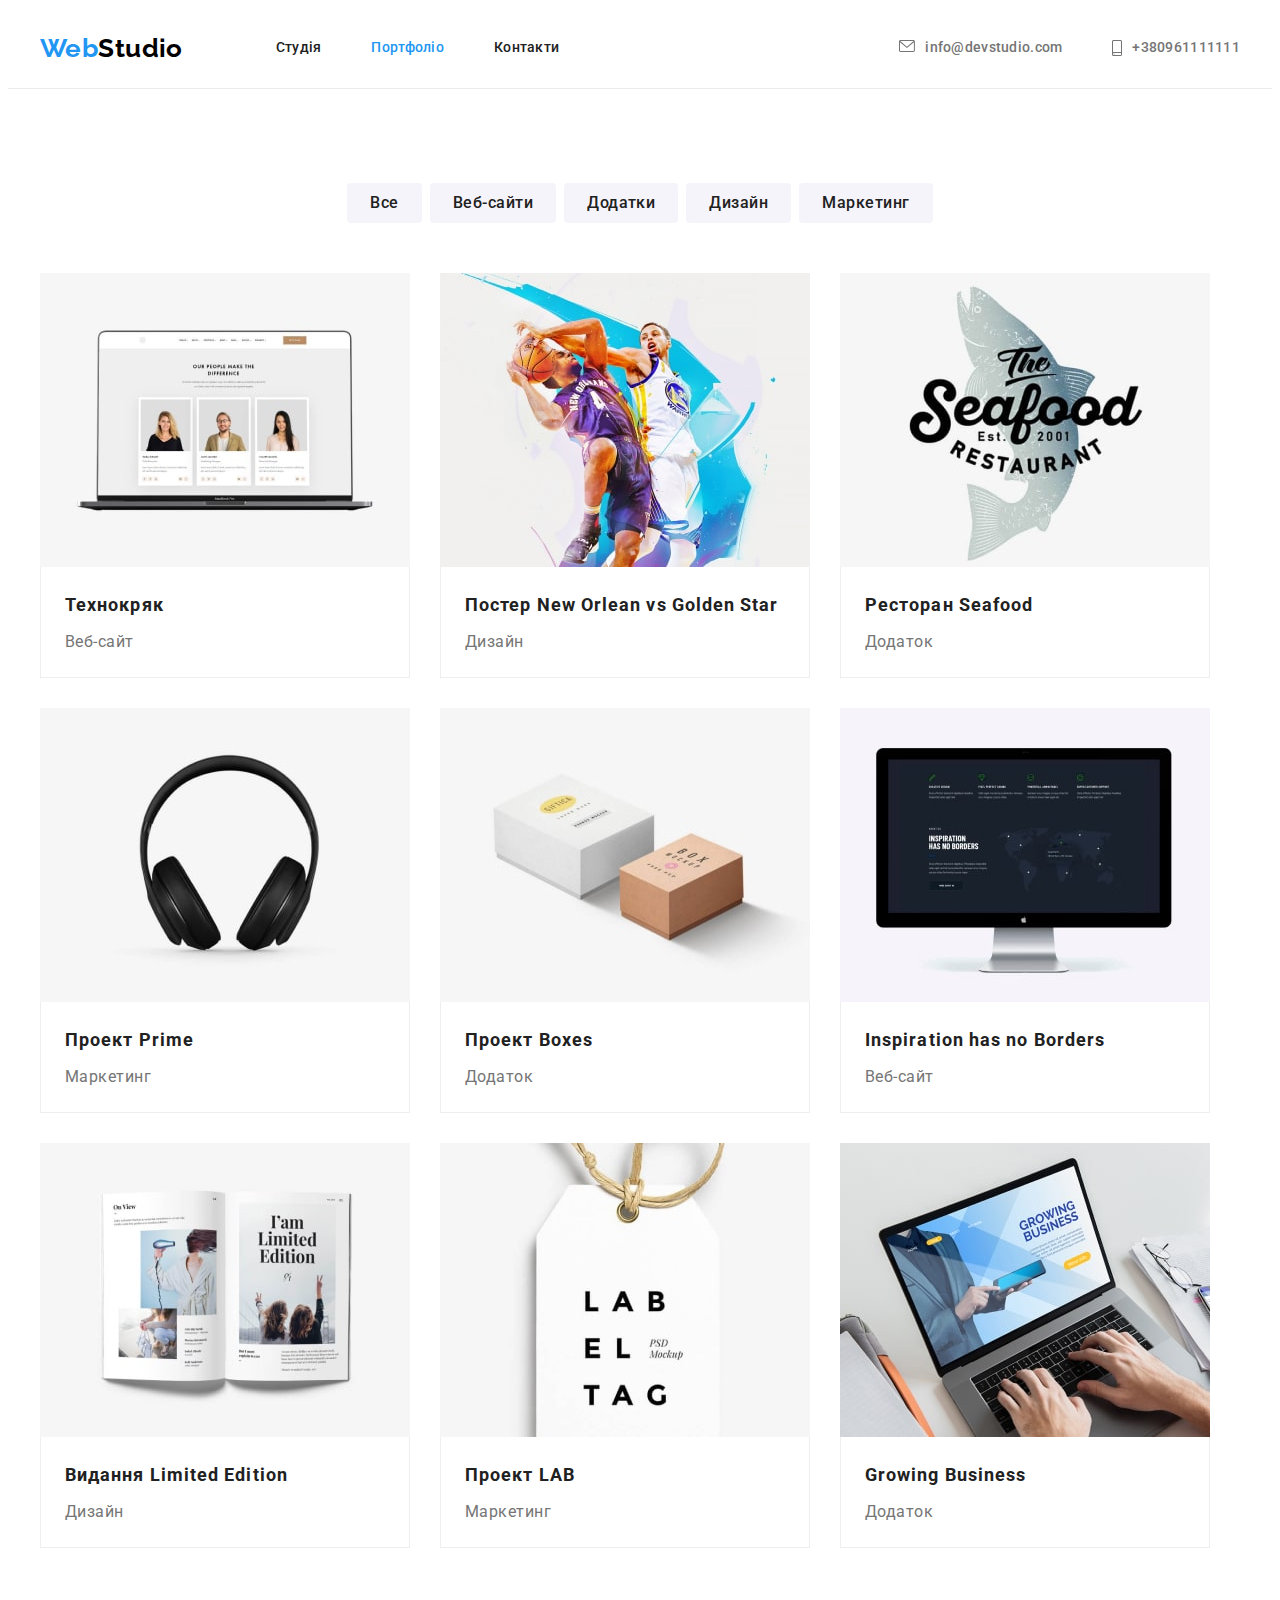
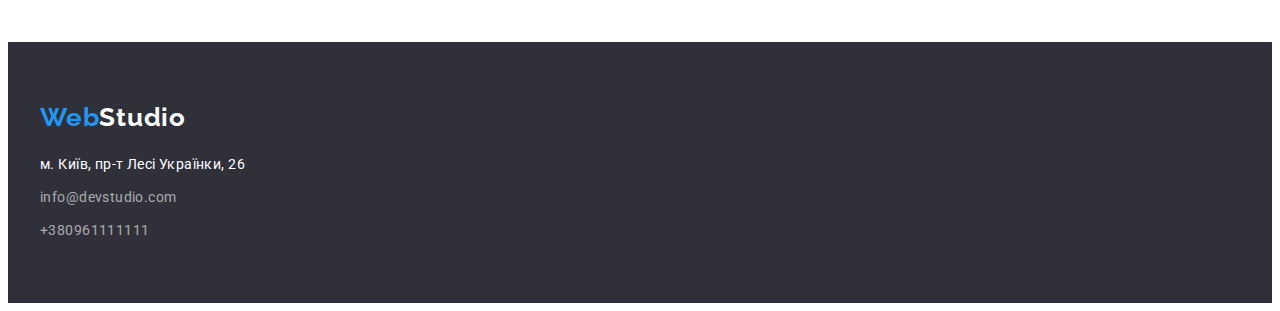
==== portfolio.html @ ad127df2 "половинка" ====
<!DOCTYPE html>
<html lang="uk">
  <head>
    <meta charset="UTF-8" />
    <meta http-equiv="X-UA-Compatible" content="IE=edge" />
    <meta name="viewport" content="width=device-width, initial-scale=1.0" />
    <title>Web Studio</title>
    <link rel="preconnect" href="https://fonts.googleapis.com" />
    <link rel="preconnect" href="https://fonts.gstatic.com" crossorigin />
    <link
      href="https://fonts.googleapis.com/css2?family=Raleway:wght@700&family=Roboto:wght@400;500;700;900&display=swap"
      rel="stylesheet"
    />
    <link
      rel="stylesheet"
      href="https://cdnjs.cloudflare.com/ajax/libs/modern-normalize/1.1.0/modern-normalize.min.css"
      integrity="sha512-wpPYUAdjBVSE4KJnH1VR1HeZfpl1ub8YT/NKx4PuQ5NmX2tKuGu6U/JRp5y+Y8XG2tV+wKQpNHVUX03MfMFn9Q=="
      crossorigin="anonymous"
      referrerpolicy="no-referrer"
    />
    <link rel="stylesheet" href="./css/styles.css" />
  </head>
  <body>
    <!-- Header -->
    <header class="header">
      <div class="container main-nav">
        <nav class="main-nav">
          <a href="./index.html" class="header-logo link">
            <span class="logo-accent">Web</span>Studio</a
          >
          <ul class="site-nav list">
            <li class="item">
              <a href="./index.html" class="header-link link">Студія</a>
            </li>
            <li class="item">
              <a href="./portfolio.html" class="header-link current link"
                >Портфоліо</a
              >
            </li>
            <li class="item">
              <a href="" class="header-link link">Контакти</a>
            </li>
          </ul>
        </nav>
         <ul class="contacts list">
          <li class="contact-item">
            <a href="mailto:info@devstudio.com" class="contact-link link"
              >
              <svg class="contacts-icon" width="16" height="12">
                <use href="./images/icons.svg#icon-envelopehover"></use>
              </svg>
              <div>info@devstudio.com</div> 
            </a>
          </li>
          <li class="contact-item">
            <a href="tel:+380961111111" class="contact-link link">
              <svg class="contacts-icon" width="10" height="16">
                <use href="./images/icons.svg#icon-smartphone"></use>
              </svg>
              <div>+380961111111</div></a>
          </li>
        </ul>
      </div>
    </header>

    <main>
      <section class="portfolio-section">
        <div class="container">
          <h1 class="visually-hidden">Приклади наших робіт</h1>
          <ul class="button-items list">
            <li class="item">
              <button type="button" class="button-filter">Все</button>
            </li>
            <li class="item">
              <button type="button" class="button-filter">Веб-сайти</button>
            </li>
            <li class="item">
              <button type="button" class="button-filter">Додатки</button>
            </li>
            <li class="item">
              <button type="button" class="button-filter">Дизайн</button>
            </li>
            <li class="item">
              <button type="button" class="button-filter">Маркетинг</button>
            </li>
          </ul>
          <ul class="portfolio-items list">
            <li class="example">
              <img src="./images/project1.jpg" alt="foto-project" width="370" />
              <div class="description">
                <h2>Технокряк</h2>
                <p>Веб-сайт</p>
              </div>
            </li>
            <li class="example">
              <img src="./images/project2.jpg" alt="foto-project" width="370" />
              <div class="description">
                <h2>Постер New Orlean vs Golden Star</h2>
                <p>Дизайн</p>
              </div>
            </li>
            <li class="example">
              <img src="./images/project3.jpg" alt="foto-project" width="370" />
              <div class="description">
                <h2>Ресторан Seafood</h2>
                <p>Додаток</p>
              </div>
            </li>
            <li class="example">
              <img src="./images/project4.jpg" alt="foto-project" width="370" />
              <div class="description">
                <h2>Проект Prime</h2>
                <p>Маркетинг</p>
              </div>
            </li>
            <li class="example">
              <img src="./images/project5.jpg" alt="foto-project" width="370" />
              <div class="description">
                <h2>Проект Boxes</h2>
                <p>Додаток</p>
              </div>
            </li>
            <li class="example">
              <img src="./images/project6.jpg" alt="foto-project" width="370" />
              <div class="description">
                <h2>Inspiration has no Borders</h2>
                <p>Веб-сайт</p>
              </div>
            </li>
            <li class="example">
              <img src="./images/project7.jpg" alt="foto-project" width="370" />
              <div class="description">
                <h2>Видання Limited Edition</h2>
                <p>Дизайн</p>
              </div>
            </li>
            <li class="example">
              <img src="./images/project8.jpg" alt="foto-project" width="370" />
              <div class="description">
                <h2>Проект LAB</h2>
                <p>Маркетинг</p>
              </div>
            </li>
            <li class="example">
              <img src="./images/project9.jpg" alt="foto-project" width="370" />
              <div class="description">
                <h2>Growing Business</h2>
                <p>Додаток</p>
              </div>
            </li>
          </ul>
        </div>
      </section>
    </main>

    <!-- FOOTER -->
    <footer class="footer">
      <div class="container">
        <a href="./index.html" class="footer-logo link">
          <span class="logo-accent">Web</span>Studio</a
        >
        <address>
          <ul class="address-item list">
            <li class="item">
              <a
                href="https://goo.gl/maps/reQ4tr1Y8sRU6kU5A"
                target="_blank"
                rel="noopener nofollow"
                class="address link"
                >м. Київ, пр-т Лесі Українки, 26</a
              >
            </li>
            <li class="item">
              <a href="mailto:info@devstudio.com" class="contact link"
                >info@devstudio.com</a
              >
            </li>
            <li class="item">
              <a href="tel:+380961111111" class="contact link">+380961111111</a>
            </li>
          </ul>
        </address>
      </div>
    </footer>
  </body>
</html>
---- css/styles.css ----
:root {
  --primary-text-color: #757575;
  --logo-color: #000000;
  --title-text-color: #212121;
  --accent-color: #2196f3;
  --primary-white-color: #ffffff;
  --hero-bg-color: #2f303a;
  --section-bg: #f5f4fa;
  --border-color: #eeeeee;
  --line-color: #ececec;
  --grey: #AFB1B8;
}
body {
  color: var(--primary-text-color);
  background-color: var(--primary-white-color);
  font-family: "Roboto", sans-serif;
  font-size: 14px;
  letter-spacing: 0.03em;
}
h1, h2, h3, h4, h5, h6, p {
  margin: 0;
} 

img {
  display: block;
  max-width: 100%;
  height: auto;
}
button {
  display: block;
  margin: 0 auto;
  cursor: pointer;
   border-radius: 4px;
  border: none;
}
.section {
  padding-top: 94px;
  padding-bottom: 94px;
}
.container {
  width: 1200px;
  margin: 0 auto;
  padding: 0 15px;
}

.visually-hidden {
  position: absolute;
  width: 1px;
  height: 1px;
  margin: -1px;
  border: 0;
  padding: 0;

  white-space: nowrap;
  clip-path: inset(100%);
  clip: rect(0 0 0 0);
  overflow: hidden;
}
.list {
  list-style: none;
  margin: 0;
  padding: 0;
}
.link {
  text-decoration: none;
}

/* Header */
.header {
  border-bottom: 1px solid var(--line-color);
}
.main-nav {
  display: flex;
  align-items: center;
}

.header-logo {
  margin-right: 93px;
  padding-top: 24px;
  padding-bottom: 24px;
  color: var(--logo-color);
  font-family: Raleway, sans-serif;
  font-weight: 700;
  font-size: 26px;
  line-height: 1.19;
}
.logo-accent {
  color: var(--accent-color);
}
.header-link {
  font-weight: 500;
  font-size: 14px;
  line-height: 1.14;
  letter-spacing: 0.02em;
}
.site-nav {
  display: flex;
}
.site-nav .item:not(:last-child) {
  margin-right: 50px;
}

.site-nav .header-link:hover,
.site-nav .header-link:focus {
  color: var(--accent-color);
}
.site-nav .header-link {
  display: block;
  padding-top: 32px;
  padding-bottom: 32px;
  color: var(--title-text-color);
}
.site-nav .header-link.current {
  color: var(--accent-color);
}
.contacts {
  display: flex;
  margin-left: auto;
}
.contact-link {
font-weight: 500;
  font-size: 14px;
  line-height: 1.14;
  letter-spacing: 0.02em;
  color: var(--primary-text-color);
}

.contacts .contact-link {
  display: flex;
  padding-top: 32px;
  padding-bottom: 32px;
}
.contacts .contact-item + .contact-item {
  margin-left: 50px;
}

.contact-link:hover,
.contact-link:focus {
  color: var(--accent-color);
}

.contacts-icon {
margin-right: 10px;
fill: currentColor;
}

/* hero */
.hero {
background-color: var(--hero-bg-color);
  background-image: linear-gradient(rgba(47, 48, 58, 0.4), rgba(47, 48, 58, 0.4)), url(../images/hero-bg.jpg);
  background-repeat: no-repeat;
  background-position: center;
  background-size: cover;
  max-width: 1600px;
  text-align: center;
  padding: 200px 0;
  margin: 0 auto;
}
.hero-title {
  margin-left: auto;
  margin-right: auto;
  margin-bottom: 30px;
  max-width: 696px;
  color: var(--primary-white-color);
  font-weight: 900;
  font-size: 44px;
  line-height: 1.36;
  letter-spacing: 0.06em;
  text-transform: uppercase;
}
/* button */
.button {
    padding: 10px 32px;
  box-shadow: 0px 4px 4px rgba(0, 0, 0, 0.15);
  min-width: 200px;
  color: var(--primary-white-color);
  background-color: var(--accent-color);
  font-family: "Roboto";
  font-weight: 700;
  font-size: 16px;
  line-height: 1.88;
  align-items: center;
  letter-spacing: 0.06em;
}
/* Переваги */

.feature-items {
  display: flex;
}
.feature-items .feature-item:not(:last-child) {
  margin-right: 30px;
}
.feature-icons {
  width: auto;
  height: 120px;
  background-color: var(--section-bg);
  display: flex;
  justify-content: center;
  align-items: center;
  margin-bottom: 30px;
}

.feature-title {
  margin-top: 0;
  margin-bottom: 10px;
  color: var(--title-text-color);
  font-size: 14px;
  line-height: 1.14;
  letter-spacing: 0.03em;
  text-transform: uppercase;
}
.feature-text {
  margin: 0;
  font-weight: 400;
  font-size: 14px;
  line-height: 1.71;
  letter-spacing: 0.03em;
}
/* Чем мы занимаемся */
.work {
  padding-top: 0;
}
.work-item {
  display: flex;
  justify-content: space-between;
}
.work-title {
  margin-top: 0;
  margin-bottom: 50px;
  color: var(--title-text-color);
  font-size: 36px;
  line-height: 1.17;
  text-align: center;
  letter-spacing: 0.03em;
}

/* Наша команда */
.team {
  background-color: #f5f4fa;
}
.item-border {
  box-shadow: 0px 1px 3px rgba(0, 0, 0, 0.12), 0px 1px 1px rgba(0, 0, 0, 0.14),
    0px 2px 1px rgba(0, 0, 0, 0.2);
  border-radius: 0px 0px 4px 4px;
  background-color: var(--primary-white-color);
}

.team-item {
  display: flex;
  justify-content: space-between;
}
.title-text {
  padding-top: 30px;
  padding-bottom: 30px;
}
.team-item .title {
  margin-top: 0;
  margin-bottom: 10px;
  color: var(--title-text-color);
  font-weight: 500;
  font-size: 16px;
  line-height: 1.19;
  text-align: center;
  letter-spacing: 0.03em;
}
.team-item .text {
  margin: 0;
  font-weight: 400;
  font-size: 16px;
  line-height: 1.19;
  text-align: center;
  letter-spacing: 0.03em;
  margin-bottom: 16px;
}
.team-soc {
display: flex;
justify-content: center;
gap: 10px;
}
.team-soc-link {
  width: 44px;
  height: 44px;
  border-radius: 50%;
  display: flex;
  align-items: center;
  justify-content: center;
}
.team-soc-icon {
  fill: var(--grey);
}
.team-soc-link:hover,
.team-soc-link:focus {
  background-color: var(--accent-color);
}
.team-soc-link:hover .team-soc-icon,
.team-soc-link:focus .team-soc-icon {
fill: var(--primary-white-color);
}
/* Постійні клієнти */
.clients-title {
margin-bottom: 50px;
  color: var(--title-text-color);
  font-size: 36px;
  line-height: 1.17;
  text-align: center;
  letter-spacing: 0.03em;
}
.clients-list {
  display: flex;
  align-items: center;
  justify-content: space-between;
}
.client-item {
 
}
.client-link {
   width: 170px;
  height: 92px;
  border: 1px solid var(--grey);
  border-radius: 4px;
  display: flex;
  align-items: center;
  justify-content: center;
}
.client-logo {
  fill: var(--grey);
}

/* FOOTER */
.footer {
  padding-top: 60px;
  padding-bottom: 60px;
  background-color: var(--hero-bg-color);
}
.footer-logo {
  margin-bottom: 20px;
  display: block;
  color: var(--primary-white-color);
  font-family: "Raleway", sans-serif;
  font-weight: 700;
  font-size: 26px;
  line-height: 1.19;
  letter-spacing: 0.03em;
}
.address-item {
  font-style: normal;
  font-weight: 400;
  font-size: 14px;
  line-height: 1.71;
  letter-spacing: 0.03em;
}
.address-item .address {
  color: var(--primary-white-color);
}
.address-item .contact {
  color: rgba(255, 255, 255, 0.6);
}
.address-item .contact:hover,
.address-item .contact:focus {
  color: var(--accent-color);
}
.address-item .item:not(:last-child) {
  margin-bottom: 9px;
}
/*-------------- Page Portfolio ------------------- */

.button-items {
  display: flex;
  justify-content: center;
  margin-bottom: 50px;
}
.button-items .item:not(:last-child) {
margin-right: 8px;
}
.button-filter {
  padding: 6px 22px;
  border-radius: 4px;
  border: 1px solid transparent;
  cursor: pointer;
  color: var(--title-text-color);
  background-color: var(--section-bg);
  font-family: "Roboto";
  font-weight: 500;
  font-size: 16px;
  line-height: 1.62;
  text-align: center;
  letter-spacing: 0.03em;
}
.button-filter:hover {
  background-color: var(--accent-color);
  color: var(--primary-white-color);
}
.portfolio-section {
  padding-top: 94px;
  padding-bottom: 94px;
}
.portfolio-items {
  display: flex;
  flex-wrap: wrap;
  gap: 30px;
}
.portfolio-section h2 {
  margin-bottom: 4px;
  color: var(--title-text-color);
  font-size: 18px;
  line-height: 2;
  letter-spacing: 0.06em;
}
.portfolio-section p {
  font-weight: 400;
  font-size: 16px;
  line-height: 1.88;
  letter-spacing: 0.03em;
}

.description {
  padding: 20px 24px;
  border: 1px solid var(--border-color);
  border-top: none;
}
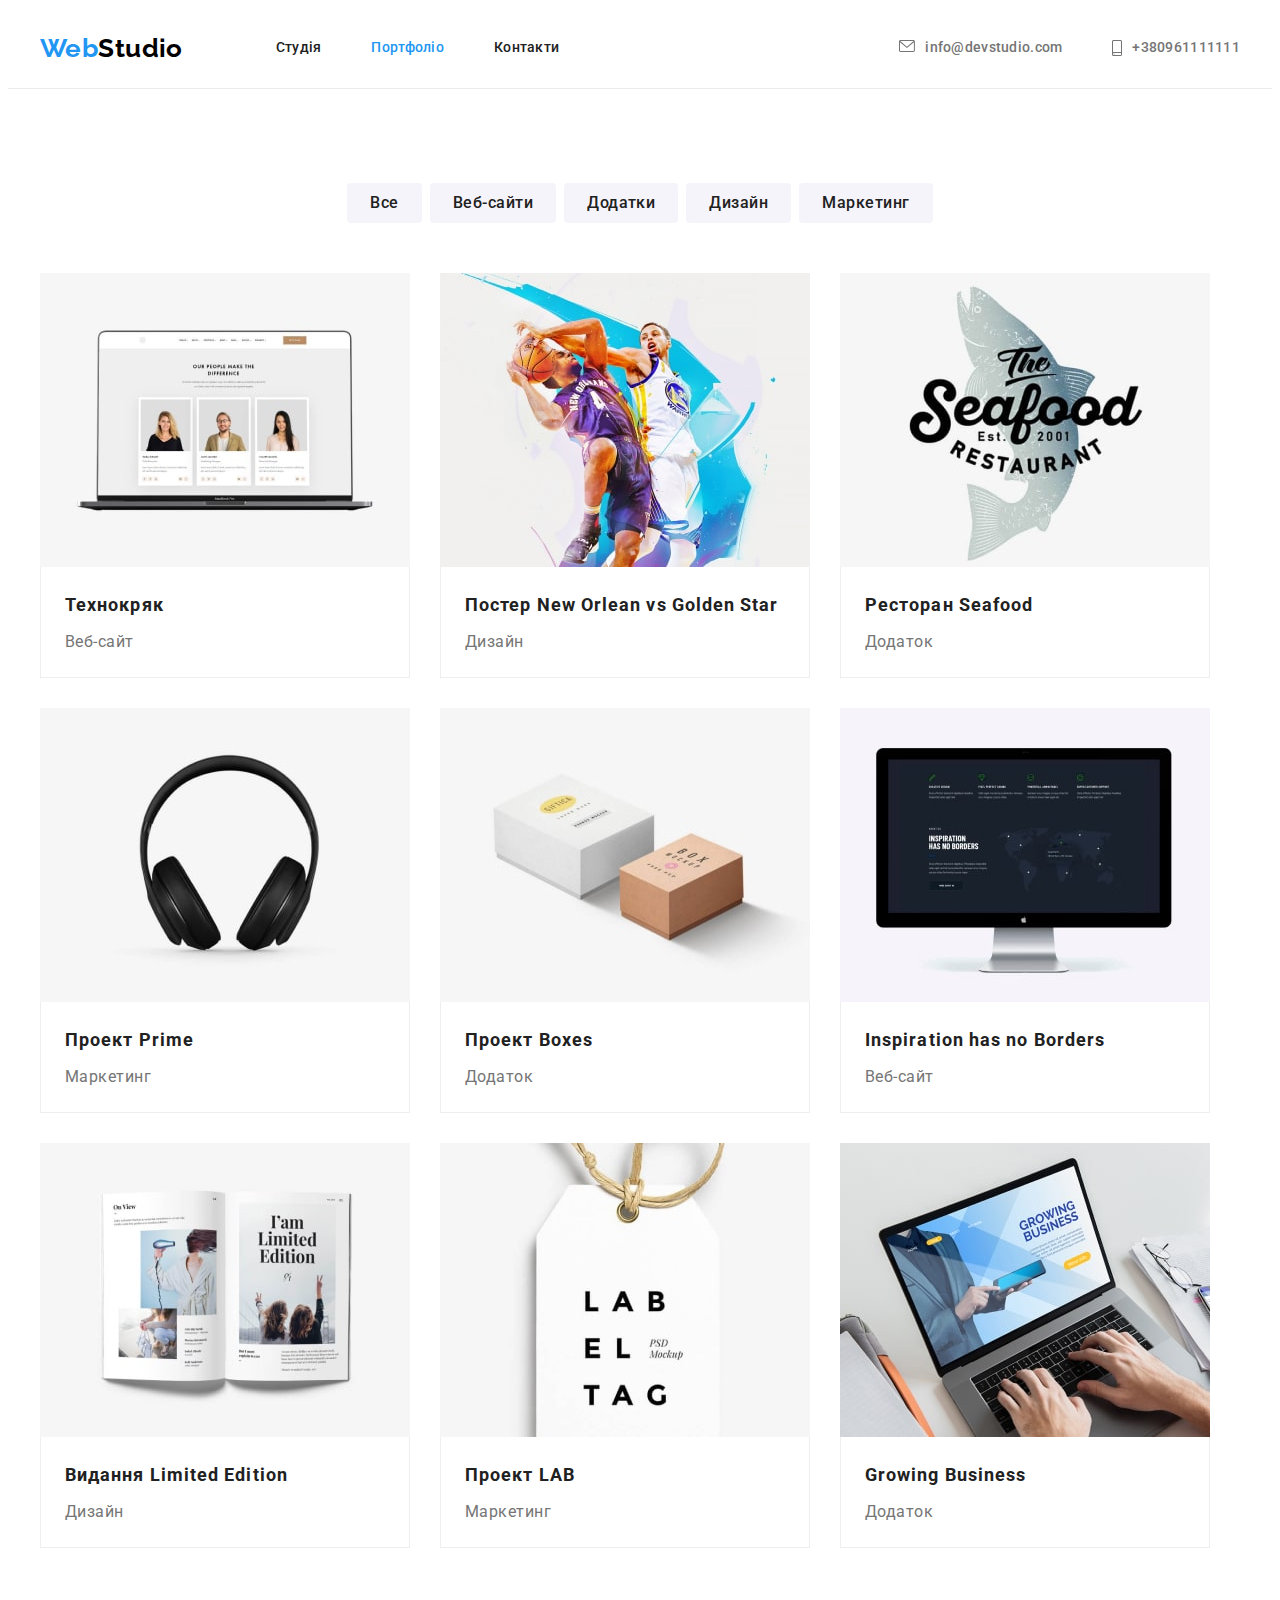
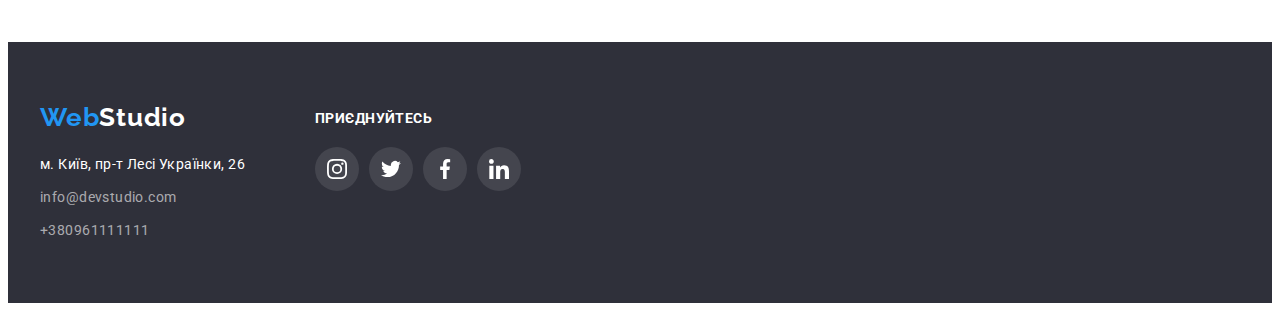
==== commit 4a59138d: "hw4" ====
--- a/portfolio.html
+++ b/portfolio.html
@@ -42,14 +42,13 @@
             </li>
           </ul>
         </nav>
-         <ul class="contacts list">
+        <ul class="contacts list">
           <li class="contact-item">
-            <a href="mailto:info@devstudio.com" class="contact-link link"
-              >
+            <a href="mailto:info@devstudio.com" class="contact-link link">
               <svg class="contacts-icon" width="16" height="12">
                 <use href="./images/icons.svg#icon-envelopehover"></use>
               </svg>
-              <div>info@devstudio.com</div> 
+              <div>info@devstudio.com</div>
             </a>
           </li>
           <li class="contact-item">
@@ -57,7 +56,8 @@
               <svg class="contacts-icon" width="10" height="16">
                 <use href="./images/icons.svg#icon-smartphone"></use>
               </svg>
-              <div>+380961111111</div></a>
+              <div>+380961111111</div></a
+            >
           </li>
         </ul>
       </div>
@@ -155,31 +155,69 @@
 
     <!-- FOOTER -->
     <footer class="footer">
-      <div class="container">
-        <a href="./index.html" class="footer-logo link">
-          <span class="logo-accent">Web</span>Studio</a
-        >
-        <address>
-          <ul class="address-item list">
-            <li class="item">
-              <a
-                href="https://goo.gl/maps/reQ4tr1Y8sRU6kU5A"
-                target="_blank"
-                rel="noopener nofollow"
-                class="address link"
-                >м. Київ, пр-т Лесі Українки, 26</a
-              >
-            </li>
-            <li class="item">
-              <a href="mailto:info@devstudio.com" class="contact link"
-                >info@devstudio.com</a
-              >
-            </li>
-            <li class="item">
-              <a href="tel:+380961111111" class="contact link">+380961111111</a>
-            </li>
-          </ul>
-        </address>
+      <div class="container connect-box">
+        <div class="address-box">
+          <a href="./index.html" class="footer-logo link">
+            <span class="logo-accent">Web</span>Studio</a
+          >
+          <address>
+            <ul class="address-item list">
+              <li class="item">
+                <a
+                  href="https://goo.gl/maps/reQ4tr1Y8sRU6kU5A"
+                  target="_blank"
+                  rel="noopener nofollow"
+                  class="address link"
+                  >м. Київ, пр-т Лесі Українки, 26</a
+                >
+              </li>
+              <li class="item">
+                <a href="mailto:info@devstudio.com" class="contact link"
+                  >info@devstudio.com</a
+                >
+              </li>
+              <li class="item">
+                <a href="tel:+380961111111" class="contact link"
+                  >+380961111111</a
+                >
+              </li>
+            </ul>
+          </address>
+        </div>
+
+        <div class="connect">
+          <h3 class="connect-title">приєднуйтесь</h3>
+          <ul class="connect-list list">
+            <li class="connect-item">
+              <a href="" class="connect-link link">
+                <svg class="connect-icons" width="20" height="20">
+                  <use href="./images/icons.svg#icon-instagram"></use>
+                </svg>
+              </a>
+            </li>
+            <li class="connect-item">
+              <a href="" class="connect-link link">
+                <svg class="connect-icons" width="20" height="20">
+                  <use href="./images/icons.svg#icon-twitter"></use>
+                </svg>
+              </a>
+            </li>
+            <li class="connect-item">
+              <a href="" class="connect-link link">
+                <svg class="connect-icons" width="20" height="20">
+                  <use href="./images/icons.svg#icon-facebook"></use>
+                </svg>
+              </a>
+            </li>
+            <li class="connect-item">
+              <a href="" class="connect-link link">
+                <svg class="connect-icons" width="20" height="20">
+                  <use href="./images/icons.svg#icon-linkedin"></use>
+                </svg>
+              </a>
+            </li>
+          </ul>
+        </div>
       </div>
     </footer>
   </body>
--- a/css/styles.css
+++ b/css/styles.css
@@ -8,7 +8,7 @@
   --section-bg: #f5f4fa;
   --border-color: #eeeeee;
   --line-color: #ececec;
-  --grey: #AFB1B8;
+  --grey: #afb1b8;
 }
 body {
   color: var(--primary-text-color);
@@ -17,9 +17,15 @@
   font-size: 14px;
   letter-spacing: 0.03em;
 }
-h1, h2, h3, h4, h5, h6, p {
+h1,
+h2,
+h3,
+h4,
+h5,
+h6,
+p {
   margin: 0;
-} 
+}
 
 img {
   display: block;
@@ -30,7 +36,7 @@
   display: block;
   margin: 0 auto;
   cursor: pointer;
-   border-radius: 4px;
+  border-radius: 4px;
   border: none;
 }
 .section {
@@ -118,7 +124,7 @@
   margin-left: auto;
 }
 .contact-link {
-font-weight: 500;
+  font-weight: 500;
   font-size: 14px;
   line-height: 1.14;
   letter-spacing: 0.02em;
@@ -140,14 +146,18 @@
 }
 
 .contacts-icon {
-margin-right: 10px;
-fill: currentColor;
+  margin-right: 10px;
+  fill: currentColor;
 }
 
 /* hero */
 .hero {
-background-color: var(--hero-bg-color);
-  background-image: linear-gradient(rgba(47, 48, 58, 0.4), rgba(47, 48, 58, 0.4)), url(../images/hero-bg.jpg);
+  background-color: var(--hero-bg-color);
+  background-image: linear-gradient(
+      rgba(47, 48, 58, 0.4),
+      rgba(47, 48, 58, 0.4)
+    ),
+    url(../images/hero-bg.jpg);
   background-repeat: no-repeat;
   background-position: center;
   background-size: cover;
@@ -170,7 +180,7 @@
 }
 /* button */
 .button {
-    padding: 10px 32px;
+  padding: 10px 32px;
   box-shadow: 0px 4px 4px rgba(0, 0, 0, 0.15);
   min-width: 200px;
   color: var(--primary-white-color);
@@ -273,9 +283,9 @@
   margin-bottom: 16px;
 }
 .team-soc {
-display: flex;
-justify-content: center;
-gap: 10px;
+  display: flex;
+  justify-content: center;
+  gap: 10px;
 }
 .team-soc-link {
   width: 44px;
@@ -294,11 +304,11 @@
 }
 .team-soc-link:hover .team-soc-icon,
 .team-soc-link:focus .team-soc-icon {
-fill: var(--primary-white-color);
+  fill: var(--primary-white-color);
 }
 /* Постійні клієнти */
 .clients-title {
-margin-bottom: 50px;
+  margin-bottom: 50px;
   color: var(--title-text-color);
   font-size: 36px;
   line-height: 1.17;
@@ -310,11 +320,9 @@
   align-items: center;
   justify-content: space-between;
 }
-.client-item {
- 
-}
+
 .client-link {
-   width: 170px;
+  width: 170px;
   height: 92px;
   border: 1px solid var(--grey);
   border-radius: 4px;
@@ -324,6 +332,15 @@
 }
 .client-logo {
   fill: var(--grey);
+}
+.client-link:hover,
+.client-link:focus {
+  border: 1px solid var(--accent-color);
+  fill: var(--accent-color);
+}
+.client-logo:hover,
+.client-logo:focus {
+  fill: var(--accent-color);
 }
 
 /* FOOTER */
@@ -362,6 +379,47 @@
 .address-item .item:not(:last-child) {
   margin-bottom: 9px;
 }
+.connect-box {
+  display: flex;
+}
+.connect {
+  margin-left: 70px;
+  padding-top: 9px;
+}
+.connect-title {
+  font-size: 14px;
+  line-height: 1.14;
+  letter-spacing: 0.03em;
+  text-transform: uppercase;
+  color: var(--primary-white-color);
+  margin-bottom: 20px;
+}
+.connect-list {
+  display: flex;
+  gap: 10px;
+  justify-content: space-between;
+}
+.connect-link {
+  width: 44px;
+  height: 44px;
+  border-radius: 50%;
+  display: flex;
+  align-items: center;
+  justify-content: center;
+  background-color: rgba(255, 255, 255, 0.1);
+}
+.connect-icons {
+  fill: var(--primary-white-color);
+}
+.connect-link:hover,
+.connect-link:focus {
+  background-color: var(--accent-color);
+}
+.connect-link:hover .connect-icons,
+.connect-link:focus .connect-icons {
+  fill: var(--primary-white-color);
+}
+
 /*-------------- Page Portfolio ------------------- */
 
 .button-items {
@@ -370,7 +428,7 @@
   margin-bottom: 50px;
 }
 .button-items .item:not(:last-child) {
-margin-right: 8px;
+  margin-right: 8px;
 }
 .button-filter {
   padding: 6px 22px;
@@ -389,6 +447,12 @@
 .button-filter:hover {
   background-color: var(--accent-color);
   color: var(--primary-white-color);
+  box-shadow: 0px 1px 3px rgba(0, 0, 0, 0.12), 0px 1px 1px rgba(0, 0, 0, 0.14),
+    0px 2px 1px rgba(0, 0, 0, 0.2);
+}
+.example:hover {
+  box-shadow: 0px 1px 3px rgba(0, 0, 0, 0.12), 0px 1px 1px rgba(0, 0, 0, 0.14),
+    0px 2px 1px rgba(0, 0, 0, 0.2);
 }
 .portfolio-section {
   padding-top: 94px;
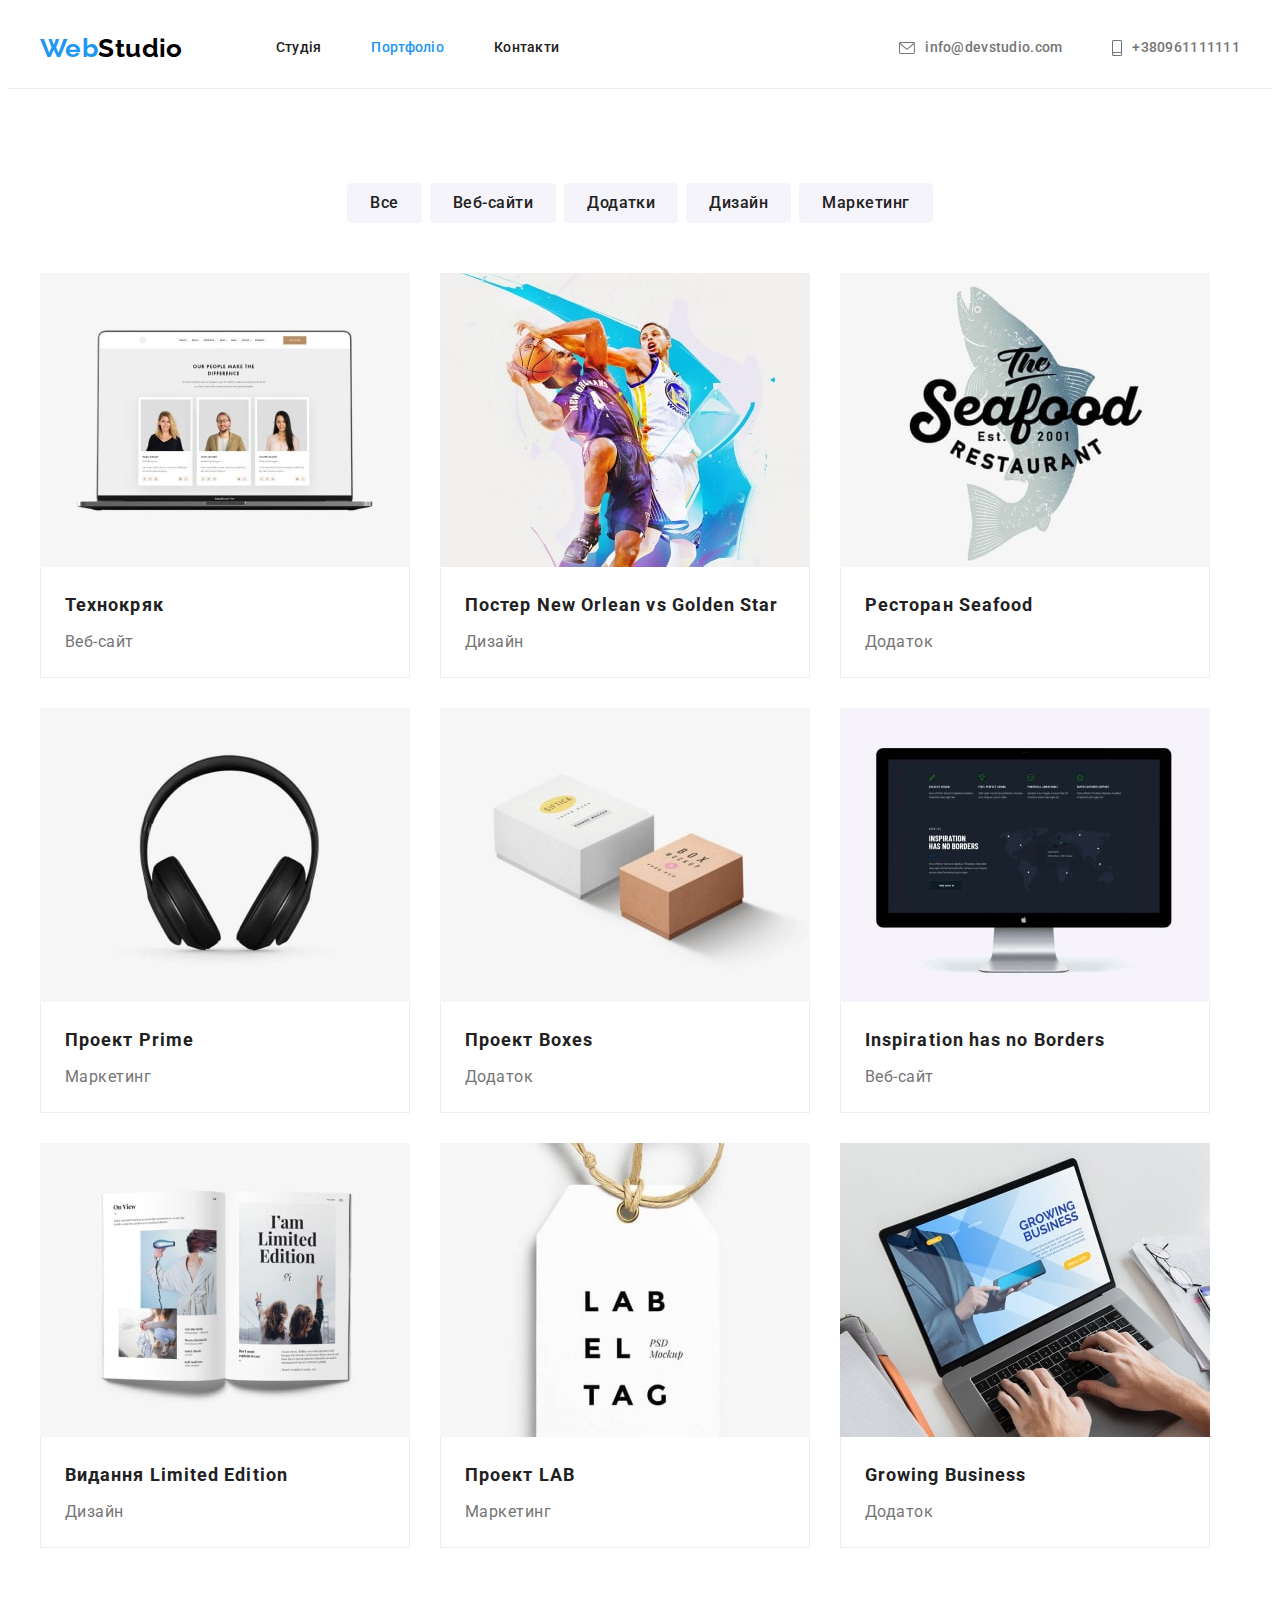
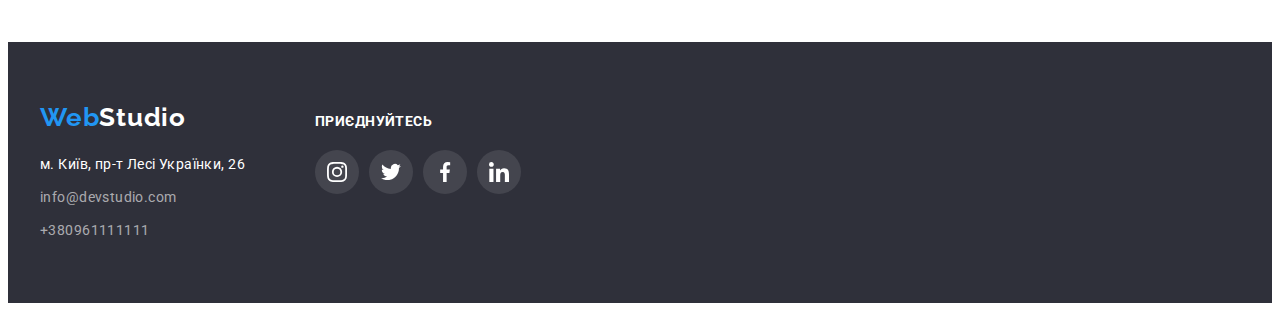
==== commit 895d070d: "hw4-finish" ====
--- a/portfolio.html
+++ b/portfolio.html
@@ -48,7 +48,7 @@
               <svg class="contacts-icon" width="16" height="12">
                 <use href="./images/icons.svg#icon-envelopehover"></use>
               </svg>
-              <div>info@devstudio.com</div>
+              info@devstudio.com
             </a>
           </li>
           <li class="contact-item">
@@ -56,7 +56,7 @@
               <svg class="contacts-icon" width="10" height="16">
                 <use href="./images/icons.svg#icon-smartphone"></use>
               </svg>
-              <div>+380961111111</div></a
+              +380961111111</a
             >
           </li>
         </ul>
@@ -86,67 +86,123 @@
           </ul>
           <ul class="portfolio-items list">
             <li class="example">
-              <img src="./images/project1.jpg" alt="foto-project" width="370" />
-              <div class="description">
-                <h2>Технокряк</h2>
-                <p>Веб-сайт</p>
-              </div>
-            </li>
-            <li class="example">
-              <img src="./images/project2.jpg" alt="foto-project" width="370" />
-              <div class="description">
-                <h2>Постер New Orlean vs Golden Star</h2>
-                <p>Дизайн</p>
-              </div>
-            </li>
-            <li class="example">
-              <img src="./images/project3.jpg" alt="foto-project" width="370" />
-              <div class="description">
-                <h2>Ресторан Seafood</h2>
-                <p>Додаток</p>
-              </div>
-            </li>
-            <li class="example">
-              <img src="./images/project4.jpg" alt="foto-project" width="370" />
-              <div class="description">
-                <h2>Проект Prime</h2>
-                <p>Маркетинг</p>
-              </div>
-            </li>
-            <li class="example">
-              <img src="./images/project5.jpg" alt="foto-project" width="370" />
-              <div class="description">
-                <h2>Проект Boxes</h2>
-                <p>Додаток</p>
-              </div>
-            </li>
-            <li class="example">
-              <img src="./images/project6.jpg" alt="foto-project" width="370" />
-              <div class="description">
-                <h2>Inspiration has no Borders</h2>
-                <p>Веб-сайт</p>
-              </div>
-            </li>
-            <li class="example">
-              <img src="./images/project7.jpg" alt="foto-project" width="370" />
-              <div class="description">
-                <h2>Видання Limited Edition</h2>
-                <p>Дизайн</p>
-              </div>
-            </li>
-            <li class="example">
-              <img src="./images/project8.jpg" alt="foto-project" width="370" />
-              <div class="description">
-                <h2>Проект LAB</h2>
-                <p>Маркетинг</p>
-              </div>
-            </li>
-            <li class="example">
-              <img src="./images/project9.jpg" alt="foto-project" width="370" />
-              <div class="description">
-                <h2>Growing Business</h2>
-                <p>Додаток</p>
-              </div>
+              <a href="" class="example-link link">
+                <img
+                  src="./images/project1.jpg"
+                  alt="foto-project"
+                  width="370"
+                />
+                <div class="description">
+                  <h2 class="description-title">Технокряк</h2>
+                  <p class="description-text">Веб-сайт</p>
+                </div>
+              </a>
+            </li>
+            <li class="example">
+              <a href="" class="example-link link">
+                <img
+                  src="./images/project2.jpg"
+                  alt="foto-project"
+                  width="370"
+                />
+                <div class="description">
+                  <h2 class="description-title">
+                    Постер New Orlean vs Golden Star
+                  </h2>
+                  <p class="description-text">Дизайн</p>
+                </div>
+              </a>
+            </li>
+            <li class="example">
+              <a href="" class="example-link link">
+                <img
+                  src="./images/project3.jpg"
+                  alt="foto-project"
+                  width="370"
+                />
+                <div class="description">
+                  <h2 class="description-title">Ресторан Seafood</h2>
+                  <p class="description-text">Додаток</p>
+                </div>
+              </a>
+            </li>
+            <li class="example">
+              <a href="" class="example-link link">
+                <img
+                  src="./images/project4.jpg"
+                  alt="foto-project"
+                  width="370"
+                />
+                <div class="description">
+                  <h2 class="description-title">Проект Prime</h2>
+                  <p class="description-text">Маркетинг</p>
+                </div>
+              </a>
+            </li>
+            <li class="example">
+              <a href="" class="example-link link">
+                <img
+                  src="./images/project5.jpg"
+                  alt="foto-project"
+                  width="370"
+                />
+                <div class="description">
+                  <h2 class="description-title">Проект Boxes</h2>
+                  <p class="description-text">Додаток</p>
+                </div>
+              </a>
+            </li>
+            <li class="example">
+              <a href="" class="example-link link">
+                <img
+                  src="./images/project6.jpg"
+                  alt="foto-project"
+                  width="370"
+                />
+                <div class="description">
+                  <h2 class="description-title">Inspiration has no Borders</h2>
+                  <p class="description-text">Веб-сайт</p>
+                </div>
+              </a>
+            </li>
+            <li class="example">
+              <a href="" class="example-link link">
+                <img
+                  src="./images/project7.jpg"
+                  alt="foto-project"
+                  width="370"
+                />
+                <div class="description">
+                  <h2 class="description-title">Видання Limited Edition</h2>
+                  <p class="description-text">Дизайн</p>
+                </div>
+              </a>
+            </li>
+            <li class="example">
+              <a href="" class="example-link link">
+                <img
+                  src="./images/project8.jpg"
+                  alt="foto-project"
+                  width="370"
+                />
+                <div class="description">
+                  <h2 class="description-title">Проект LAB</h2>
+                  <p class="description-text">Маркетинг</p>
+                </div>
+              </a>
+            </li>
+            <li class="example">
+              <a href="" class="example-link link">
+                <img
+                  src="./images/project9.jpg"
+                  alt="foto-project"
+                  width="370"
+                />
+                <div class="description">
+                  <h2 class="description-title">Growing Business</h2>
+                  <p class="description-text">Додаток</p>
+                </div>
+              </a>
             </li>
           </ul>
         </div>
@@ -186,7 +242,7 @@
         </div>
 
         <div class="connect">
-          <h3 class="connect-title">приєднуйтесь</h3>
+          <p class="connect-text">приєднуйтесь</p>
           <ul class="connect-list list">
             <li class="connect-item">
               <a href="" class="connect-link link">
--- a/css/styles.css
+++ b/css/styles.css
@@ -135,6 +135,7 @@
   display: flex;
   padding-top: 32px;
   padding-bottom: 32px;
+  align-items: center;
 }
 .contacts .contact-item + .contact-item {
   margin-left: 50px;
@@ -165,6 +166,7 @@
   text-align: center;
   padding: 200px 0;
   margin: 0 auto;
+  height: 600px;
 }
 .hero-title {
   margin-left: auto;
@@ -294,18 +296,17 @@
   display: flex;
   align-items: center;
   justify-content: center;
+  color: var(--grey);
 }
 .team-soc-icon {
-  fill: var(--grey);
+  fill: currentColor;
 }
 .team-soc-link:hover,
 .team-soc-link:focus {
   background-color: var(--accent-color);
-}
-.team-soc-link:hover .team-soc-icon,
-.team-soc-link:focus .team-soc-icon {
-  fill: var(--primary-white-color);
-}
+  color: var(--primary-white-color);
+}
+
 /* Постійні клієнти */
 .clients-title {
   margin-bottom: 50px;
@@ -318,7 +319,7 @@
 .clients-list {
   display: flex;
   align-items: center;
-  justify-content: space-between;
+  gap: 30px;
 }
 
 .client-link {
@@ -329,18 +330,15 @@
   display: flex;
   align-items: center;
   justify-content: center;
+  color: var(--grey);
 }
 .client-logo {
-  fill: var(--grey);
+  fill: currentColor;
 }
 .client-link:hover,
 .client-link:focus {
   border: 1px solid var(--accent-color);
-  fill: var(--accent-color);
-}
-.client-logo:hover,
-.client-logo:focus {
-  fill: var(--accent-color);
+  color: var(--accent-color);
 }
 
 /* FOOTER */
@@ -381,13 +379,14 @@
 }
 .connect-box {
   display: flex;
+  align-items: baseline;
 }
 .connect {
   margin-left: 70px;
-  padding-top: 9px;
-}
-.connect-title {
-  font-size: 14px;
+}
+.connect-text {
+  font-size: 14px;
+  font-weight: 700;
   line-height: 1.14;
   letter-spacing: 0.03em;
   text-transform: uppercase;
@@ -397,7 +396,6 @@
 .connect-list {
   display: flex;
   gap: 10px;
-  justify-content: space-between;
 }
 .connect-link {
   width: 44px;
@@ -407,21 +405,21 @@
   align-items: center;
   justify-content: center;
   background-color: rgba(255, 255, 255, 0.1);
+  color: var(--primary-white-color);
 }
 .connect-icons {
-  fill: var(--primary-white-color);
+  fill: currentColor;
 }
 .connect-link:hover,
 .connect-link:focus {
   background-color: var(--accent-color);
-}
-.connect-link:hover .connect-icons,
-.connect-link:focus .connect-icons {
-  fill: var(--primary-white-color);
-}
-
+  color: var(--primary-white-color);
+}
 /*-------------- Page Portfolio ------------------- */
-
+.portfolio-section {
+  padding-top: 94px;
+  padding-bottom: 94px;
+}
 .button-items {
   display: flex;
   justify-content: center;
@@ -444,41 +442,42 @@
   text-align: center;
   letter-spacing: 0.03em;
 }
-.button-filter:hover {
+.button-filter:hover,
+.button-filter:focus {
   background-color: var(--accent-color);
   color: var(--primary-white-color);
-  box-shadow: 0px 1px 3px rgba(0, 0, 0, 0.12), 0px 1px 1px rgba(0, 0, 0, 0.14),
-    0px 2px 1px rgba(0, 0, 0, 0.2);
-}
-.example:hover {
-  box-shadow: 0px 1px 3px rgba(0, 0, 0, 0.12), 0px 1px 1px rgba(0, 0, 0, 0.14),
-    0px 2px 1px rgba(0, 0, 0, 0.2);
-}
-.portfolio-section {
-  padding-top: 94px;
-  padding-bottom: 94px;
+  box-shadow: 0px 3px 1px rgba(0, 0, 0, 0.1), 0px 1px 2px rgba(0, 0, 0, 0.08),
+    0px 2px 2px rgba(0, 0, 0, 0.12);
 }
 .portfolio-items {
   display: flex;
   flex-wrap: wrap;
   gap: 30px;
 }
-.portfolio-section h2 {
-  margin-bottom: 4px;
-  color: var(--title-text-color);
-  font-size: 18px;
-  line-height: 2;
-  letter-spacing: 0.06em;
-}
-.portfolio-section p {
-  font-weight: 400;
-  font-size: 16px;
-  line-height: 1.88;
-  letter-spacing: 0.03em;
-}
-
+.example-link {
+  display: block;
+}
+.example-link:hover,
+.example-link:focus {
+  box-shadow: 0px 1px 1px rgba(0, 0, 0, 0.12), 0px 4px 4px rgba(0, 0, 0, 0.06),
+    1px 4px 6px rgba(0, 0, 0, 0.16);
+}
 .description {
   padding: 20px 24px;
   border: 1px solid var(--border-color);
   border-top: none;
 }
+.description-title {
+  margin-bottom: 4px;
+  color: var(--title-text-color);
+  font-size: 18px;
+  line-height: 2;
+  letter-spacing: 0.06em;
+}
+.description-text {
+  font-weight: 400;
+  font-size: 16px;
+  line-height: 1.88;
+  letter-spacing: 0.03em;
+  color: var(--primary-text-color);
+}
